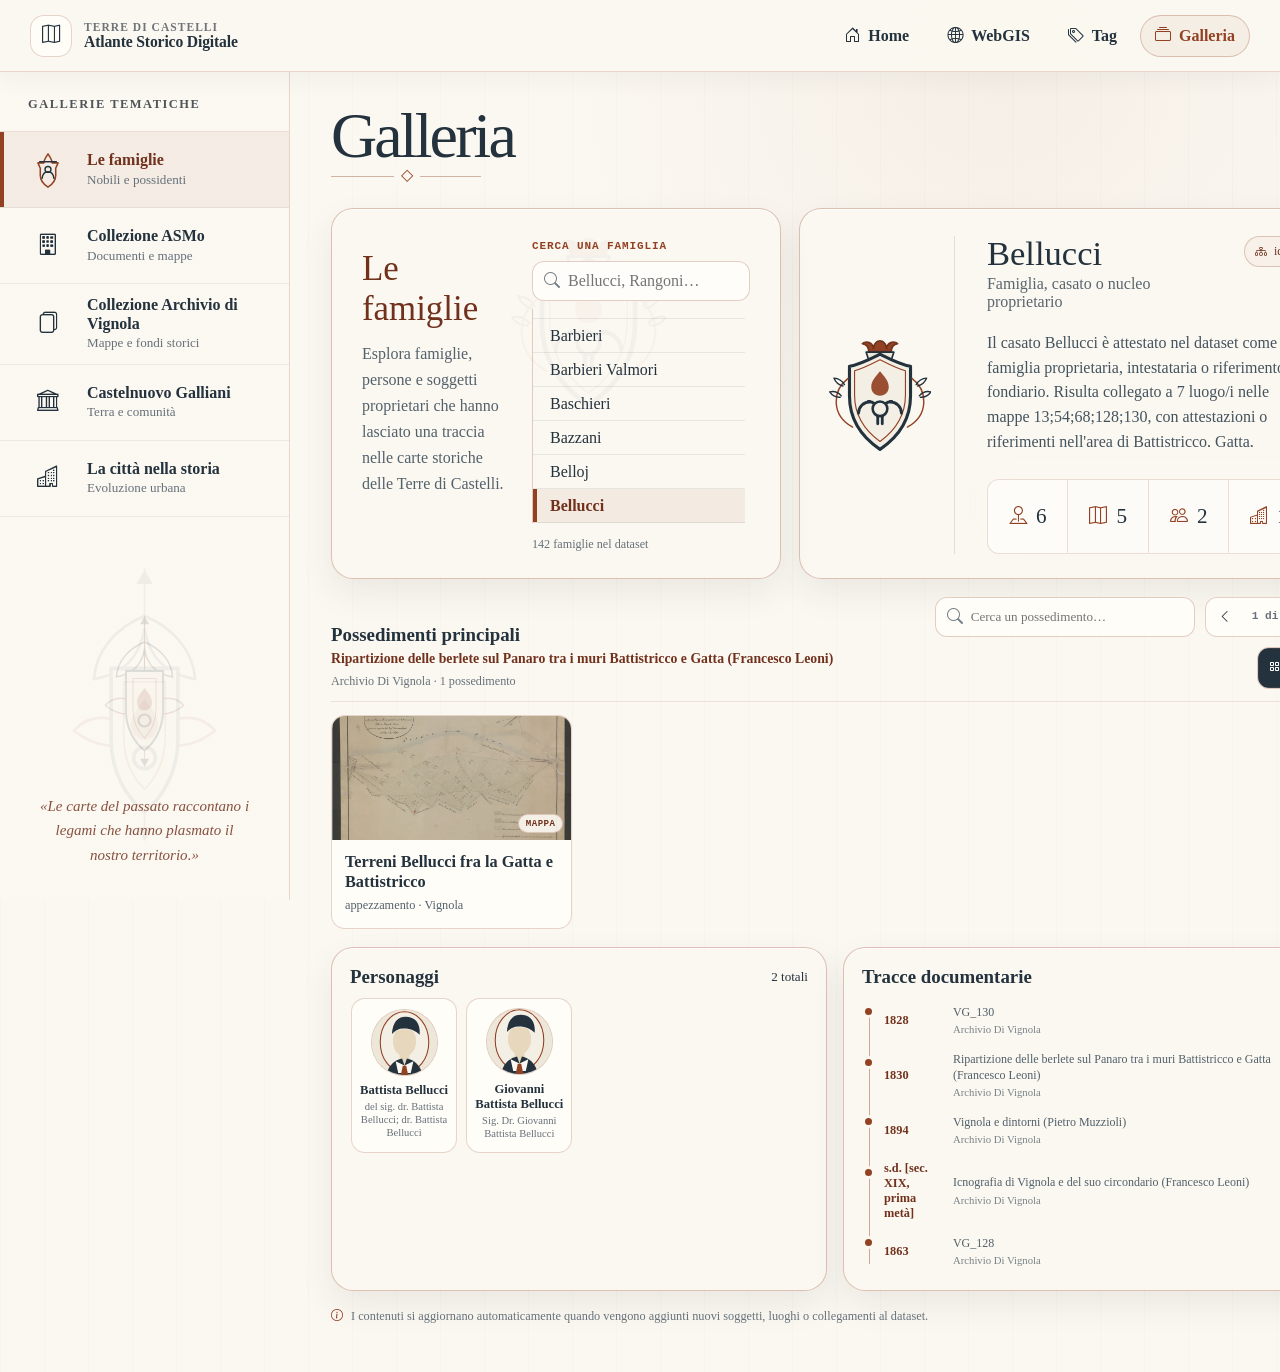
==== archivi.html @ df1369f7 "Release v0.1: initial website version" ====
<!doctype html>
<html lang="it">
<head>
  <meta charset="utf-8">
  <title>Galleria · Atlante Storico Digitale</title>
  <script>
    const target = "static/html/gallery/archivi.html" + window.location.search + window.location.hash;
    window.location.replace(target);
  </script>
  <meta http-equiv="refresh" content="0; url=static/html/gallery/archivi.html">
</head>
<body>
  <p>Apertura della <a href="static/html/gallery/archivi.html">Galleria</a>…</p>
</body>
</html>
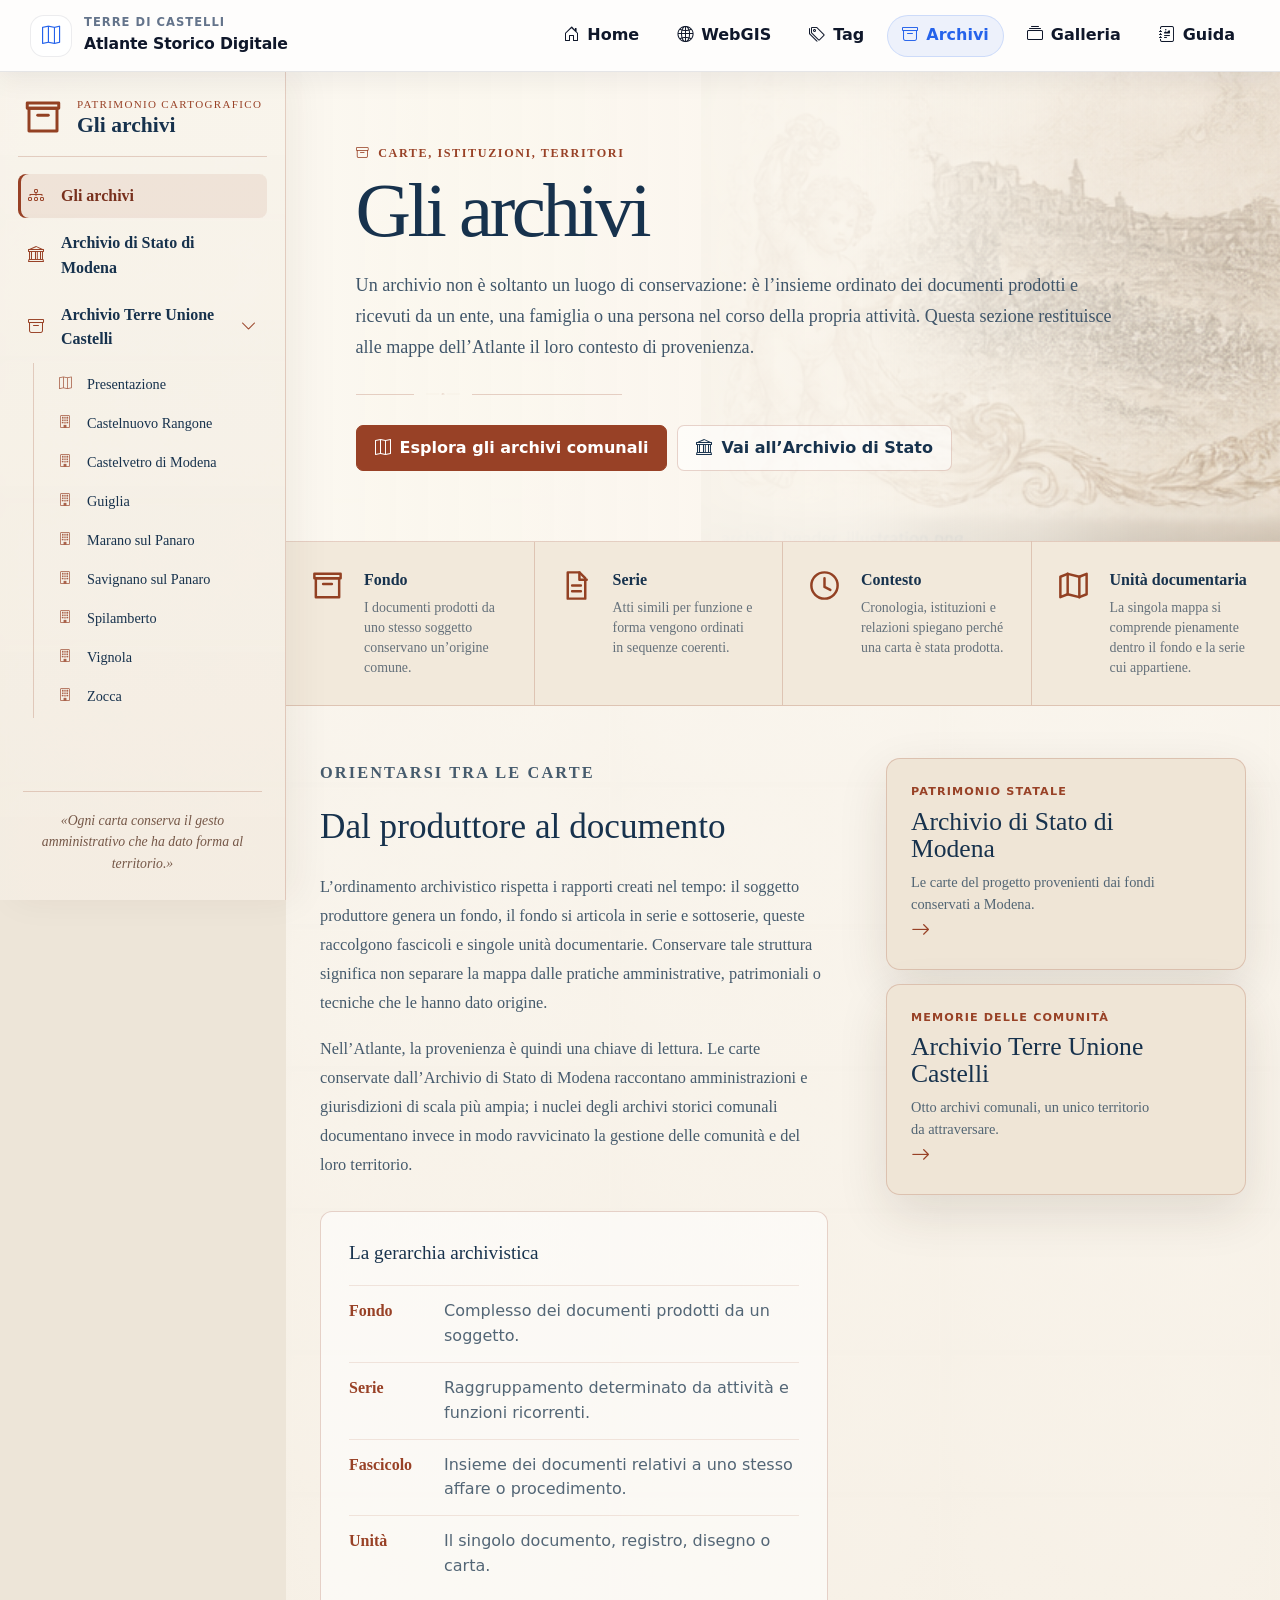
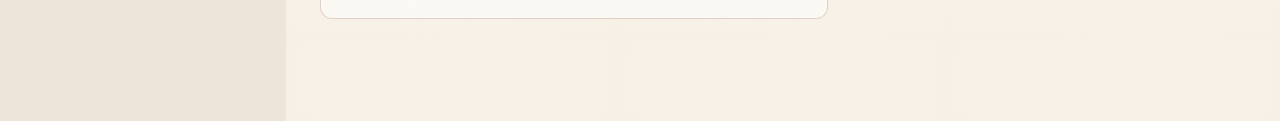
==== commit 10971c1c: "fixes,wiki,archives,tiles" ====
--- a/archivi.html
+++ b/archivi.html
@@ -4,12 +4,12 @@
   <meta charset="utf-8">
   <title>Galleria · Atlante Storico Digitale</title>
   <script>
-    const target = "static/html/gallery/archivi.html" + window.location.search + window.location.hash;
+    const target = "static/html/archives/index.html" + window.location.search + window.location.hash;
     window.location.replace(target);
   </script>
-  <meta http-equiv="refresh" content="0; url=static/html/gallery/archivi.html">
+  <meta http-equiv="refresh" content="0; url=static/html/archives/index.html">
 </head>
 <body>
-  <p>Apertura della <a href="static/html/gallery/archivi.html">Galleria</a>…</p>
+  <p>Apertura della sezione <a href="static/html/archives/index.html">Gli archivi</a>…</p>
 </body>
 </html>
